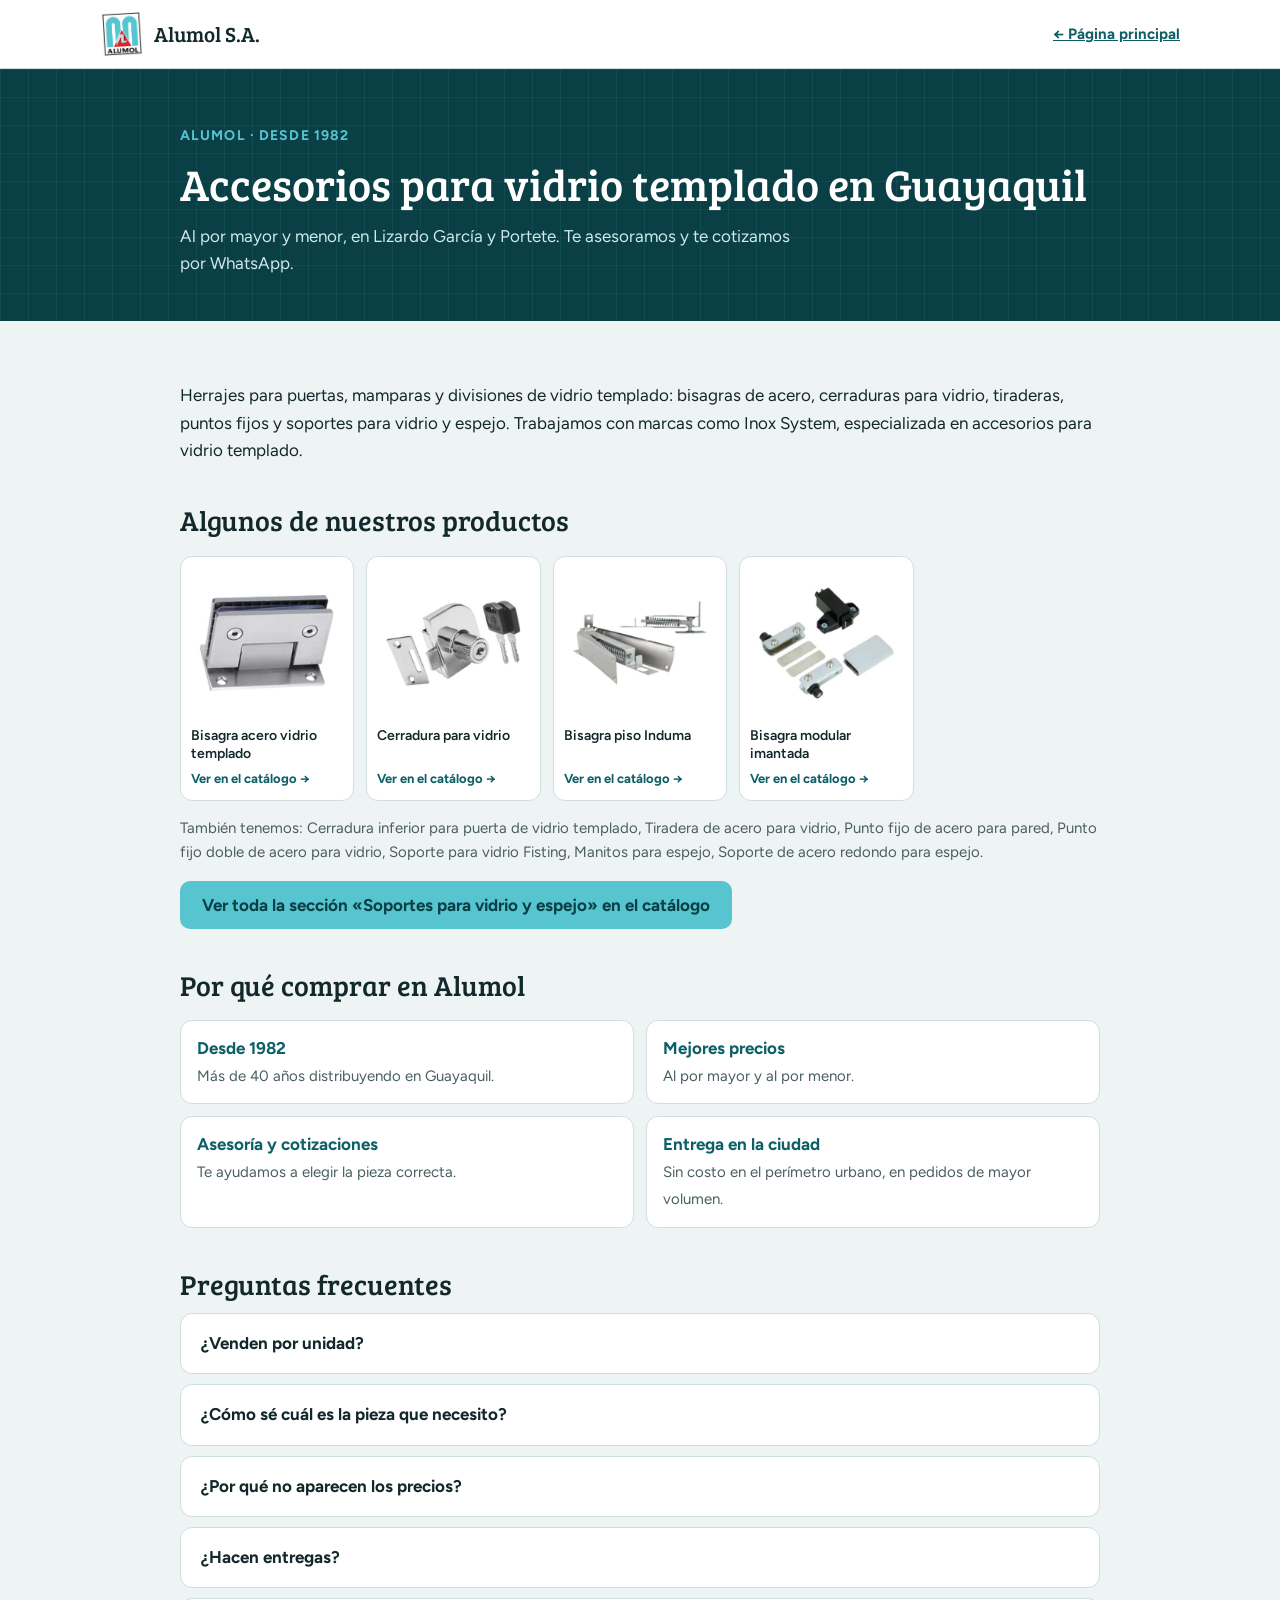
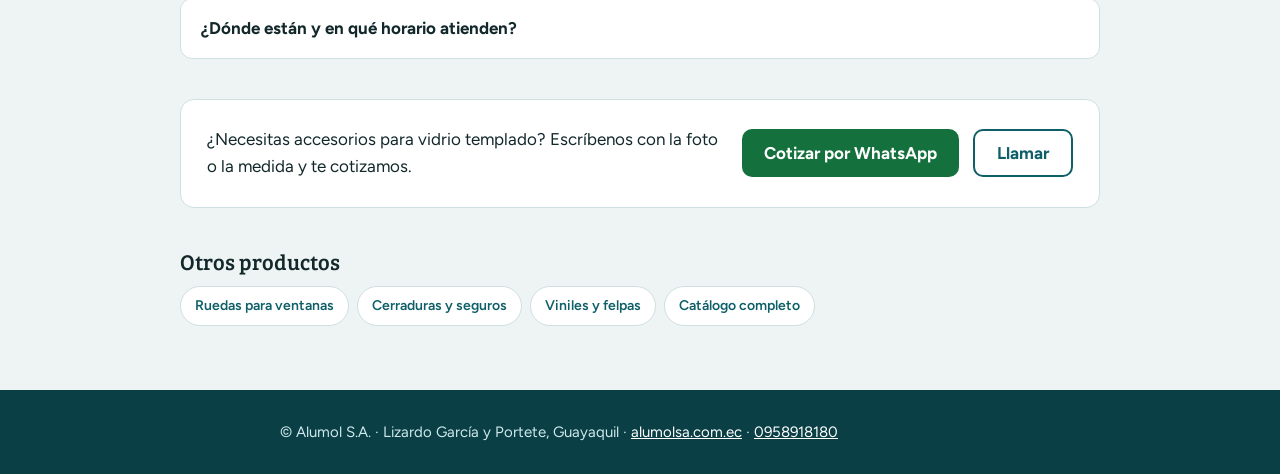
==== accesorios-vidrio-templado-guayaquil/index.html @ 4ab23f92 "Web: 4 páginas por producto para Google (ruedas, cerraduras, vidrio templado, viniles) enlazadas y e" ====
<!doctype html>
<html lang="es"><head><meta charset="utf-8"><meta name="viewport" content="width=device-width, initial-scale=1">
<title>Accesorios para vidrio templado en Guayaquil · Alumol S.A.</title>
<meta name="description" content="Bisagras, cerraduras, tiraderas y soportes para vidrio templado y espejos en Guayaquil. Trabajamos con marcas como Inox System. Al por mayor y menor. Cotiza por WhatsApp.">
<link rel="canonical" href="https://alumolsa.com.ec/accesorios-vidrio-templado-guayaquil/">
<meta property="og:type" content="website"><meta property="og:site_name" content="Alumol S.A."><meta property="og:title" content="Accesorios para vidrio templado en Guayaquil"><meta property="og:description" content="Bisagras, cerraduras, tiraderas y soportes para vidrio templado y espejos en Guayaquil. Trabajamos con marcas como Inox System. Al por mayor y menor. Cotiza por WhatsApp.">
<meta property="og:url" content="https://alumolsa.com.ec/accesorios-vidrio-templado-guayaquil/"><meta property="og:image" content="https://alumolsa.com.ec/compartir.jpg"><meta name="twitter:card" content="summary_large_image">
<link rel="icon" href="../catalogo/icono.png">
<link rel="preconnect" href="https://fonts.googleapis.com"><link rel="preconnect" href="https://fonts.gstatic.com" crossorigin>
<link href="https://fonts.googleapis.com/css2?family=Bree+Serif&family=Figtree:wght@400;600;700&display=swap" rel="stylesheet">
<link rel="stylesheet" href="../guias/guia.css">
<script type="application/ld+json">[{"@context": "https://schema.org", "@type": "FAQPage", "mainEntity": [{"@type": "Question", "name": "¿Venden por unidad?", "acceptedAnswer": {"@type": "Answer", "text": "Sí. Vendemos al por menor y al por mayor: desde una sola pieza para tu casa hasta pedidos grandes para talleres, negocios y constructoras."}}, {"@type": "Question", "name": "¿Cómo sé cuál es la pieza que necesito?", "acceptedAnswer": {"@type": "Answer", "text": "Lo más seguro es traer la pieza vieja al local o mandarnos una foto por WhatsApp. Te asesoramos para elegir la correcta."}}, {"@type": "Question", "name": "¿Por qué no aparecen los precios?", "acceptedAnswer": {"@type": "Answer", "text": "Los precios te los damos en la cotización, según lo que necesitas y la cantidad. Escríbenos por WhatsApp y te cotizamos."}}, {"@type": "Question", "name": "¿Hacen entregas?", "acceptedAnswer": {"@type": "Answer", "text": "Sí. Entrega sin costo dentro del perímetro urbano de Guayaquil, en pedidos de mayor volumen y según disponibilidad del camión. También puedes retirar en el local."}}, {"@type": "Question", "name": "¿Dónde están y en qué horario atienden?", "acceptedAnswer": {"@type": "Answer", "text": "En Lizardo García y Portete, Guayaquil. Lunes a viernes de 8:00 a 17:00; sábados y feriados de 8:00 a 14:00."}}]}, {"@context": "https://schema.org", "@type": "BreadcrumbList", "itemListElement": [{"@type": "ListItem", "position": 1, "name": "Alumol S.A.", "item": "https://alumolsa.com.ec/"}, {"@type": "ListItem", "position": 2, "name": "Accesorios para vidrio templado", "item": "https://alumolsa.com.ec/accesorios-vidrio-templado-guayaquil/"}]}]</script>
</head><body>
<header><div class="ancho"><a class="marca" href="../"><img src="../catalogo/logo.png" alt=""><b>Alumol S.A.</b></a><a class="volver" href="../">← Página principal</a></div></header>
<div class="cabeza"><div class="ancho ancho-prod"><small>Alumol · Desde 1982</small><h1>Accesorios para vidrio templado en Guayaquil</h1><p>Al por mayor y menor, en Lizardo García y Portete. Te asesoramos y te cotizamos por WhatsApp.</p></div></div>
<main><div class="ancho ancho-prod">
<p>Herrajes para puertas, mamparas y divisiones de vidrio templado: bisagras de acero, cerraduras para vidrio, tiraderas, puntos fijos y soportes para vidrio y espejo. Trabajamos con marcas como Inox System, especializada en accesorios para vidrio templado.</p>
<h2>Algunos de nuestros productos</h2>
<div class="prods"><a class="prod" href="../catalogo/?buscar=Bisagra%20acero%20vidrio%20templado"><img src="../catalogo/fotos/bisagra-acero-vidrio-templado.jpg" alt="Bisagra acero vidrio templado" loading="lazy"><span>Bisagra acero vidrio templado</span><small>Ver en el catálogo →</small></a><a class="prod" href="../catalogo/?buscar=Cerradura%20para%20vidrio"><img src="../catalogo/fotos/cerradura-para-vidrio.jpg" alt="Cerradura para vidrio" loading="lazy"><span>Cerradura para vidrio</span><small>Ver en el catálogo →</small></a><a class="prod" href="../catalogo/?buscar=Bisagra%20piso%20Induma"><img src="../catalogo/fotos/bisagra-piso-induma.jpg" alt="Bisagra piso Induma" loading="lazy"><span>Bisagra piso Induma</span><small>Ver en el catálogo →</small></a><a class="prod" href="../catalogo/?buscar=Bisagra%20modular%20imantada"><img src="../catalogo/fotos/bisagra-modular-imantada.jpg" alt="Bisagra modular imantada" loading="lazy"><span>Bisagra modular imantada</span><small>Ver en el catálogo →</small></a></div>
<p class="tambien">También tenemos: Cerradura inferior para puerta de vidrio templado, Tiradera de acero para vidrio, Punto fijo de acero para pared, Punto fijo doble de acero para vidrio, Soporte para vidrio Fisting, Manitos para espejo, Soporte de acero redondo para espejo.</p>
<p><a class="btn btn-cat" href="../catalogo/#soportes-para-vidrio-y-espejo">Ver toda la sección «Soportes para vidrio y espejo» en el catálogo</a></p>

<h2>Por qué comprar en Alumol</h2>
<ul class="ventajas"><li><b>Desde 1982</b><span>Más de 40 años distribuyendo en Guayaquil.</span></li><li><b>Mejores precios</b><span>Al por mayor y al por menor.</span></li><li><b>Asesoría y cotizaciones</b><span>Te ayudamos a elegir la pieza correcta.</span></li><li><b>Entrega en la ciudad</b><span>Sin costo en el perímetro urbano, en pedidos de mayor volumen.</span></li></ul>
<h2>Preguntas frecuentes</h2>
<div class="faq"><details><summary>¿Venden por unidad?</summary><p>Sí. Vendemos al por menor y al por mayor: desde una sola pieza para tu casa hasta pedidos grandes para talleres, negocios y constructoras.</p></details><details><summary>¿Cómo sé cuál es la pieza que necesito?</summary><p>Lo más seguro es traer la pieza vieja al local o mandarnos una foto por WhatsApp. Te asesoramos para elegir la correcta.</p></details><details><summary>¿Por qué no aparecen los precios?</summary><p>Los precios te los damos en la cotización, según lo que necesitas y la cantidad. Escríbenos por WhatsApp y te cotizamos.</p></details><details><summary>¿Hacen entregas?</summary><p>Sí. Entrega sin costo dentro del perímetro urbano de Guayaquil, en pedidos de mayor volumen y según disponibilidad del camión. También puedes retirar en el local.</p></details><details><summary>¿Dónde están y en qué horario atienden?</summary><p>En Lizardo García y Portete, Guayaquil. Lunes a viernes de 8:00 a 17:00; sábados y feriados de 8:00 a 14:00.</p></details></div>
<div class="cta"><p>¿Necesitas accesorios para vidrio templado? Escríbenos con la foto o la medida y te cotizamos.</p>
<a class="btn btn-wa" href="https://wa.me/593958918180?text=Hola%20Alumol%2C%20necesito%20accesorios%20para%20vidrio%20templado%3A%20" target="_blank" rel="noopener">Cotizar por WhatsApp</a><a class="btn btn-wa" href="tel:+593958918180" style="background:#fff;color:var(--profundo);border:2px solid var(--profundo)">Llamar</a></div>
<h2 style="font-size:22px">Otros productos</h2>
<div class="otras"><a href="../ruedas-para-ventanas-guayaquil/">Ruedas para ventanas</a><a href="../cerraduras-y-seguros-guayaquil/">Cerraduras y seguros</a><a href="../viniles-y-felpas-guayaquil/">Viniles y felpas</a><a href="../catalogo/">Catálogo completo</a></div>
</div></main>
<footer><div class="ancho">© Alumol S.A. · Lizardo García y Portete, Guayaquil · <a href="../">alumolsa.com.ec</a> · <a href="tel:+593958918180">0958918180</a></div></footer>
</body></html>
---- guias/guia.css ----
:root{--acento:#56C5D0;--profundo:#0E5F67;--noche:#0A3F45;--rojo:#C62828;--tinta:#12282B;--suave:#4A5E61;--aluminio:#EEF3F3;--linea:#CFDFE1;--whatsapp:#14703C}
*{box-sizing:border-box}
body{margin:0;font-family:Figtree,"Segoe UI",sans-serif;font-size:17px;line-height:1.6;color:var(--tinta);background:var(--aluminio)}
h1,h2,h3{font-family:"Bree Serif",Georgia,serif;font-weight:400;line-height:1.2;margin:0}
.ancho{max-width:760px;margin:0 auto;padding:0 20px}
header{background:#fff;border-bottom:1px solid var(--linea)}
header .ancho{max-width:1120px;display:flex;align-items:center;gap:12px;min-height:68px}
.marca{display:flex;align-items:center;gap:10px;text-decoration:none;color:var(--tinta)}
.marca img{width:44px;height:44px;object-fit:contain}.marca b{font-family:"Bree Serif",Georgia,serif;font-weight:400;font-size:21px}
.volver{margin-left:auto;color:var(--profundo);font-weight:700;font-size:15px}
.cabeza{background:var(--noche);color:#fff;padding:52px 0 44px;
  background-image:linear-gradient(rgba(86,197,208,.09) 1px,transparent 1px),linear-gradient(90deg,rgba(86,197,208,.09) 1px,transparent 1px);background-size:28px 28px}
.cabeza small{color:var(--acento);font-weight:700;letter-spacing:.08em;text-transform:uppercase;font-size:14px}
.cabeza h1{font-size:clamp(30px,4.6vw,44px);margin:10px 0 12px}.cabeza p{color:#CFE9EC;margin:0;max-width:56ch}
main{padding:44px 0 64px}
main h2{font-size:28px;margin:40px 0 12px}
main ol.pasos{list-style:none;counter-reset:p;padding:0;margin:0;display:grid;gap:14px}
main ol.pasos li{counter-increment:p;background:#fff;border:1px solid var(--linea);border-radius:14px;padding:20px 22px 20px 70px;position:relative}
main ol.pasos li::before{content:counter(p);position:absolute;left:20px;top:18px;width:34px;height:34px;border-radius:50%;background:var(--rojo);color:#fff;display:grid;place-items:center;font-family:"Bree Serif",Georgia,serif}
main ol.pasos b{display:block;font-size:18px;margin-bottom:2px}
main ul{padding-left:22px}main li{margin:4px 0}
.dibujo{background:#fff;border:1px solid var(--linea);border-radius:14px;padding:20px;margin:24px 0}
.dibujo svg{width:100%;height:auto;display:block}
.consejo{background:#E3F4F6;border-left:4px solid var(--acento);border-radius:8px;padding:16px 20px;margin:24px 0}
.cta{background:#fff;border:1px solid var(--linea);border-radius:14px;padding:26px;margin-top:40px;display:flex;flex-wrap:wrap;gap:14px;align-items:center}
.cta p{margin:0;flex:1 1 260px}
.btn{display:inline-flex;align-items:center;min-height:48px;padding:0 22px;border-radius:10px;font-weight:700;text-decoration:none;transition:transform .15s ease}
.btn:hover{transform:translateY(-2px)}.btn-wa{background:var(--whatsapp);color:#fff}.btn-cat{background:var(--acento);color:var(--noche)}
footer{background:var(--noche);color:#CFE9EC;padding:30px 0;font-size:15px}footer a{color:#fff}
@media (prefers-reduced-motion:reduce){.btn:hover{transform:none}}
/* Páginas de productos */
.prods{display:grid;grid-template-columns:repeat(auto-fill,minmax(150px,1fr));gap:12px;margin:18px 0 8px}
.prod{background:#fff;border:1px solid var(--linea);border-radius:12px;padding:10px;text-decoration:none;color:var(--tinta);display:flex;flex-direction:column;transition:transform .15s ease,box-shadow .15s ease}
.prod:hover{transform:translateY(-2px);box-shadow:0 8px 18px rgba(10,63,69,.10)}
.prod img{width:100%;aspect-ratio:1;object-fit:contain;display:block}
.prod span{font-size:14px;font-weight:600;line-height:1.3;margin-top:8px}
.prod small{color:var(--profundo);font-weight:700;font-size:13px;margin-top:auto;padding-top:6px}
.tambien{color:var(--suave);font-size:15px}
.faq details{background:#fff;border:1px solid var(--linea);border-radius:12px;margin-bottom:10px}
.faq summary{cursor:pointer;padding:16px 20px;font-weight:700;list-style:none}
.faq summary::-webkit-details-marker{display:none}
.faq details p{margin:0;padding:0 20px 16px;color:var(--suave)}
.ventajas{list-style:none;padding:0;display:grid;grid-template-columns:1fr 1fr;gap:12px}
.ventajas li{background:#fff;border:1px solid var(--linea);border-radius:12px;padding:14px 16px;margin:0}
.ventajas b{display:block;color:var(--profundo)}
.ventajas span{font-size:15px;color:var(--suave)}
@media (max-width:560px){.ventajas{grid-template-columns:1fr}}
.otras{display:flex;flex-wrap:wrap;gap:8px;margin-top:10px}
.otras a{background:#fff;border:1px solid var(--linea);border-radius:999px;padding:8px 14px;font-size:14px;font-weight:600;color:var(--profundo);text-decoration:none}
@media (min-width:900px){.ancho.ancho-prod{max-width:960px}}
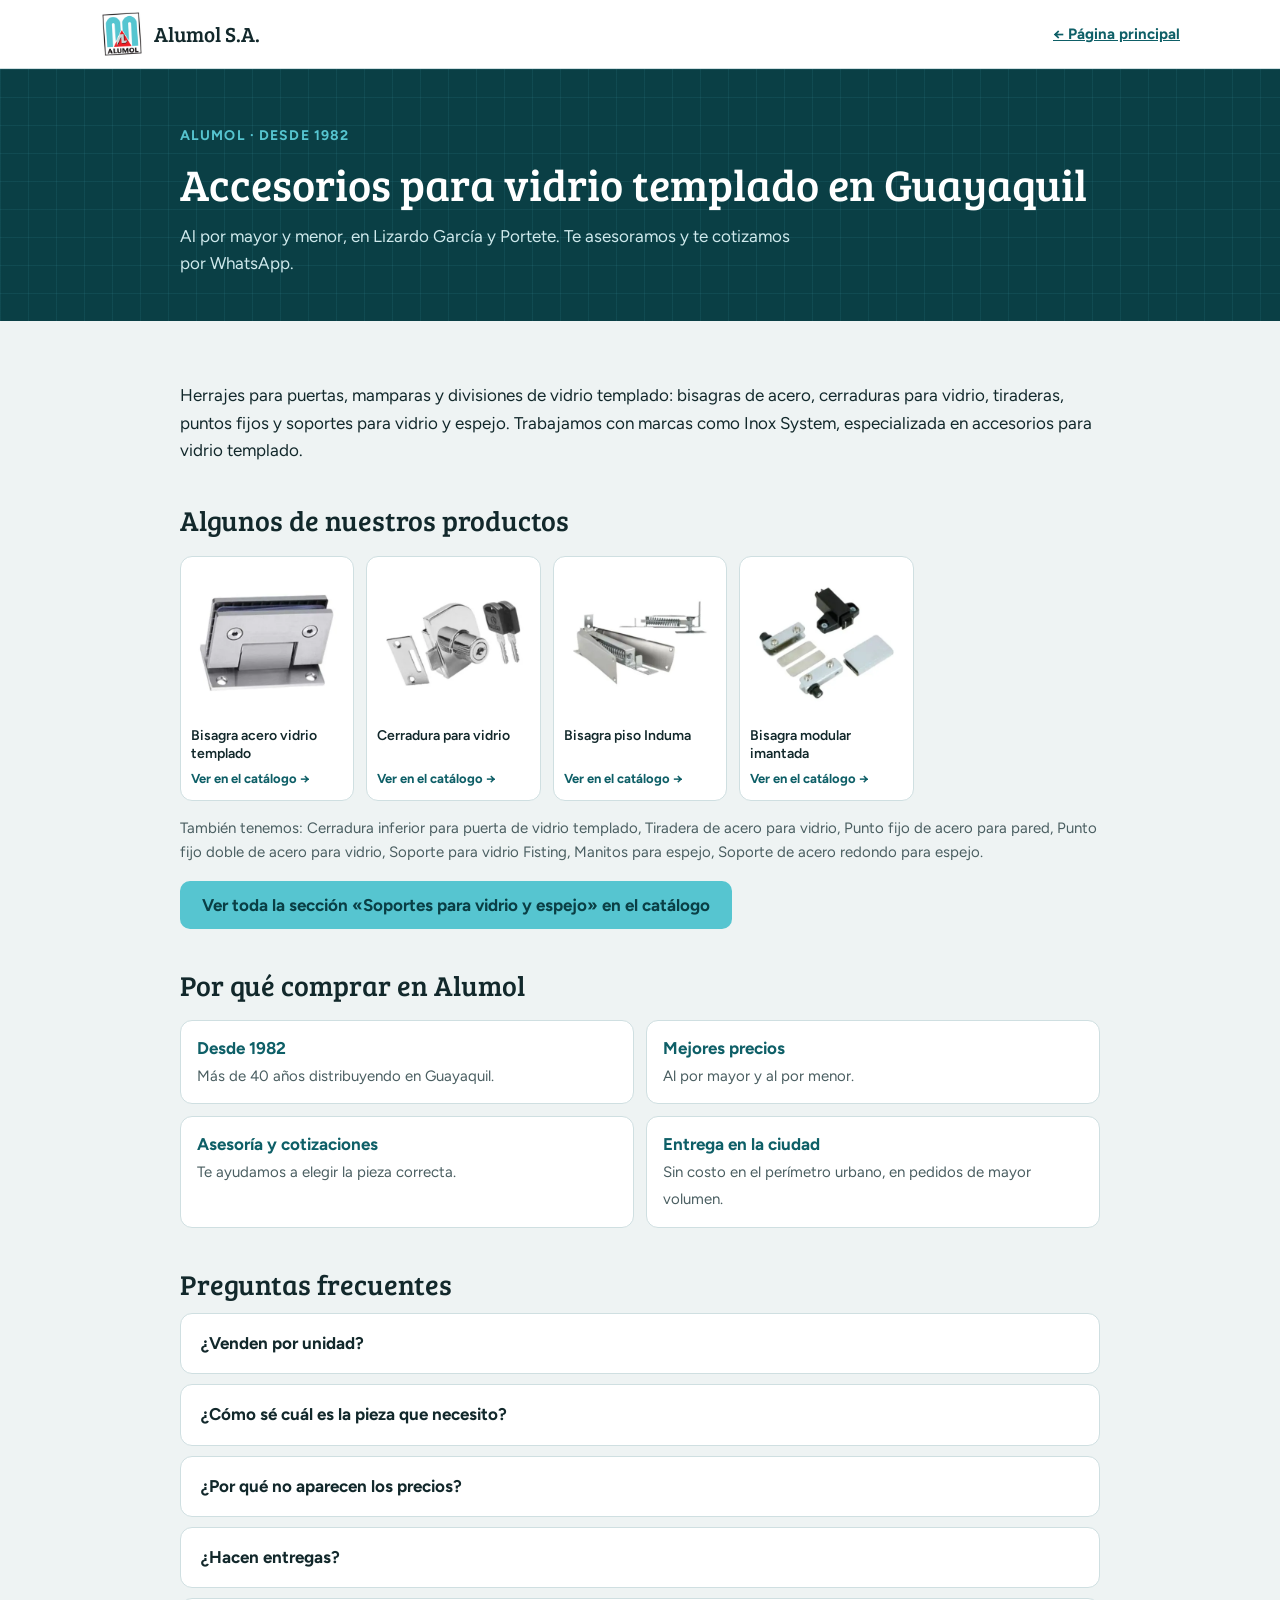
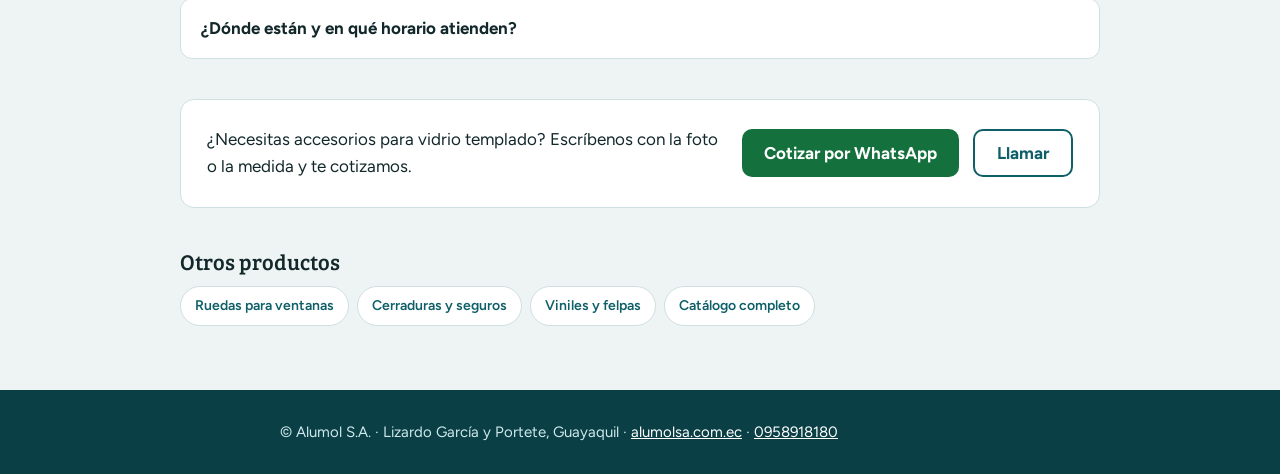
==== commit 3a87d2c8: "Fotos en WebP (47% más livianas), logo chico en cabeceras, página 404 propia Co-Authored-By: Claude " ====
--- a/accesorios-vidrio-templado-guayaquil/index.html
+++ b/accesorios-vidrio-templado-guayaquil/index.html
@@ -11,12 +11,12 @@
 <link rel="stylesheet" href="../guias/guia.css">
 <script type="application/ld+json">[{"@context": "https://schema.org", "@type": "FAQPage", "mainEntity": [{"@type": "Question", "name": "¿Venden por unidad?", "acceptedAnswer": {"@type": "Answer", "text": "Sí. Vendemos al por menor y al por mayor: desde una sola pieza para tu casa hasta pedidos grandes para talleres, negocios y constructoras."}}, {"@type": "Question", "name": "¿Cómo sé cuál es la pieza que necesito?", "acceptedAnswer": {"@type": "Answer", "text": "Lo más seguro es traer la pieza vieja al local o mandarnos una foto por WhatsApp. Te asesoramos para elegir la correcta."}}, {"@type": "Question", "name": "¿Por qué no aparecen los precios?", "acceptedAnswer": {"@type": "Answer", "text": "Los precios te los damos en la cotización, según lo que necesitas y la cantidad. Escríbenos por WhatsApp y te cotizamos."}}, {"@type": "Question", "name": "¿Hacen entregas?", "acceptedAnswer": {"@type": "Answer", "text": "Sí. Entrega sin costo dentro del perímetro urbano de Guayaquil, en pedidos de mayor volumen y según disponibilidad del camión. También puedes retirar en el local."}}, {"@type": "Question", "name": "¿Dónde están y en qué horario atienden?", "acceptedAnswer": {"@type": "Answer", "text": "En Lizardo García y Portete, Guayaquil. Lunes a viernes de 8:00 a 17:00; sábados y feriados de 8:00 a 14:00."}}]}, {"@context": "https://schema.org", "@type": "BreadcrumbList", "itemListElement": [{"@type": "ListItem", "position": 1, "name": "Alumol S.A.", "item": "https://alumolsa.com.ec/"}, {"@type": "ListItem", "position": 2, "name": "Accesorios para vidrio templado", "item": "https://alumolsa.com.ec/accesorios-vidrio-templado-guayaquil/"}]}]</script>
 </head><body>
-<header><div class="ancho"><a class="marca" href="../"><img src="../catalogo/logo.png" alt=""><b>Alumol S.A.</b></a><a class="volver" href="../">← Página principal</a></div></header>
+<header><div class="ancho"><a class="marca" href="../"><img src="../catalogo/logo-chico.png" alt=""><b>Alumol S.A.</b></a><a class="volver" href="../">← Página principal</a></div></header>
 <div class="cabeza"><div class="ancho ancho-prod"><small>Alumol · Desde 1982</small><h1>Accesorios para vidrio templado en Guayaquil</h1><p>Al por mayor y menor, en Lizardo García y Portete. Te asesoramos y te cotizamos por WhatsApp.</p></div></div>
 <main><div class="ancho ancho-prod">
 <p>Herrajes para puertas, mamparas y divisiones de vidrio templado: bisagras de acero, cerraduras para vidrio, tiraderas, puntos fijos y soportes para vidrio y espejo. Trabajamos con marcas como Inox System, especializada en accesorios para vidrio templado.</p>
 <h2>Algunos de nuestros productos</h2>
-<div class="prods"><a class="prod" href="../catalogo/?buscar=Bisagra%20acero%20vidrio%20templado"><img src="../catalogo/fotos/bisagra-acero-vidrio-templado.jpg" alt="Bisagra acero vidrio templado" loading="lazy"><span>Bisagra acero vidrio templado</span><small>Ver en el catálogo →</small></a><a class="prod" href="../catalogo/?buscar=Cerradura%20para%20vidrio"><img src="../catalogo/fotos/cerradura-para-vidrio.jpg" alt="Cerradura para vidrio" loading="lazy"><span>Cerradura para vidrio</span><small>Ver en el catálogo →</small></a><a class="prod" href="../catalogo/?buscar=Bisagra%20piso%20Induma"><img src="../catalogo/fotos/bisagra-piso-induma.jpg" alt="Bisagra piso Induma" loading="lazy"><span>Bisagra piso Induma</span><small>Ver en el catálogo →</small></a><a class="prod" href="../catalogo/?buscar=Bisagra%20modular%20imantada"><img src="../catalogo/fotos/bisagra-modular-imantada.jpg" alt="Bisagra modular imantada" loading="lazy"><span>Bisagra modular imantada</span><small>Ver en el catálogo →</small></a></div>
+<div class="prods"><a class="prod" href="../catalogo/?buscar=Bisagra%20acero%20vidrio%20templado"><img src="../catalogo/fotos/bisagra-acero-vidrio-templado.webp" alt="Bisagra acero vidrio templado" loading="lazy"><span>Bisagra acero vidrio templado</span><small>Ver en el catálogo →</small></a><a class="prod" href="../catalogo/?buscar=Cerradura%20para%20vidrio"><img src="../catalogo/fotos/cerradura-para-vidrio.webp" alt="Cerradura para vidrio" loading="lazy"><span>Cerradura para vidrio</span><small>Ver en el catálogo →</small></a><a class="prod" href="../catalogo/?buscar=Bisagra%20piso%20Induma"><img src="../catalogo/fotos/bisagra-piso-induma.webp" alt="Bisagra piso Induma" loading="lazy"><span>Bisagra piso Induma</span><small>Ver en el catálogo →</small></a><a class="prod" href="../catalogo/?buscar=Bisagra%20modular%20imantada"><img src="../catalogo/fotos/bisagra-modular-imantada.webp" alt="Bisagra modular imantada" loading="lazy"><span>Bisagra modular imantada</span><small>Ver en el catálogo →</small></a></div>
 <p class="tambien">También tenemos: Cerradura inferior para puerta de vidrio templado, Tiradera de acero para vidrio, Punto fijo de acero para pared, Punto fijo doble de acero para vidrio, Soporte para vidrio Fisting, Manitos para espejo, Soporte de acero redondo para espejo.</p>
 <p><a class="btn btn-cat" href="../catalogo/#soportes-para-vidrio-y-espejo">Ver toda la sección «Soportes para vidrio y espejo» en el catálogo</a></p>
 
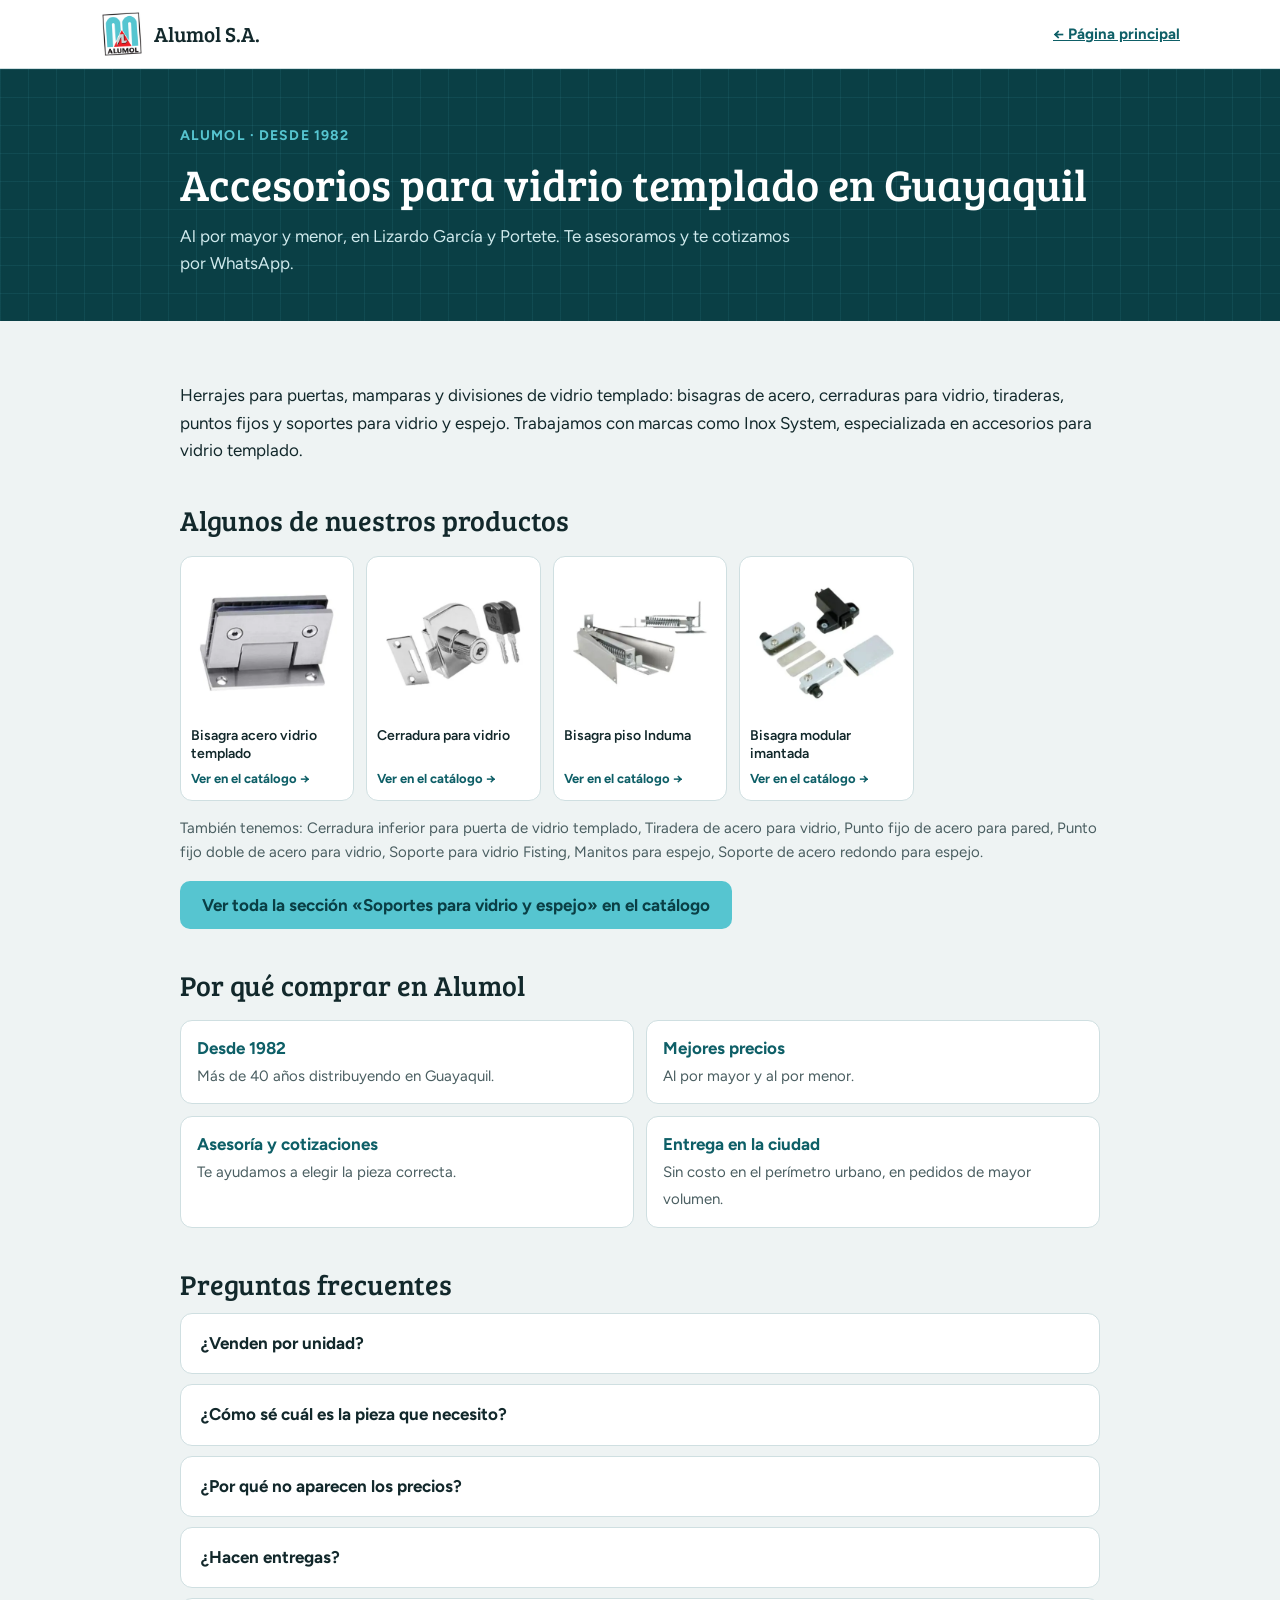
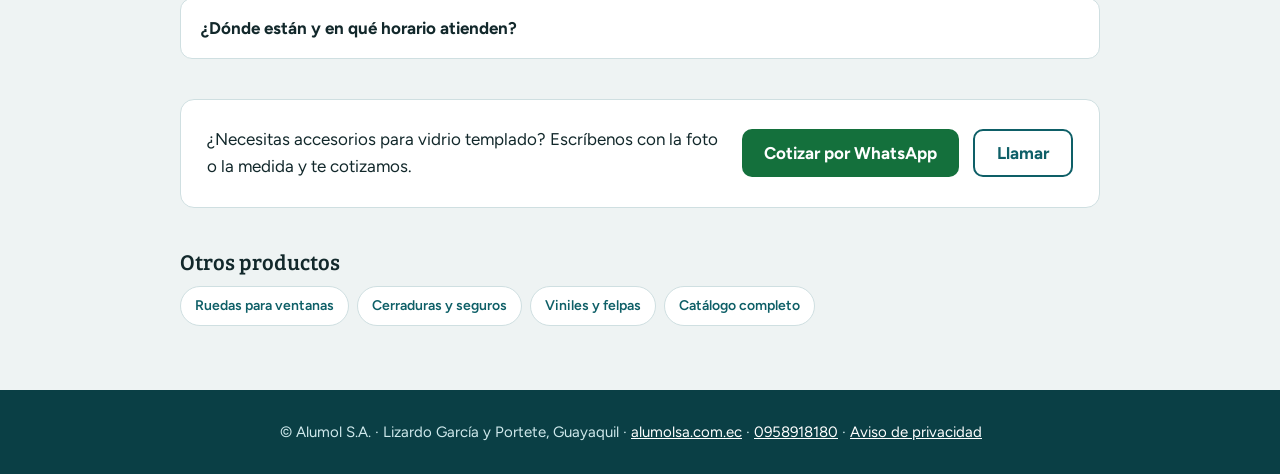
==== commit ffeb460b: "Catálogo: También te puede servir, Pega tu lista, Comparar productos; aviso de privacidad enlazado e" ====
--- a/accesorios-vidrio-templado-guayaquil/index.html
+++ b/accesorios-vidrio-templado-guayaquil/index.html
@@ -5,11 +5,15 @@
 <link rel="canonical" href="https://alumolsa.com.ec/accesorios-vidrio-templado-guayaquil/">
 <meta property="og:type" content="website"><meta property="og:site_name" content="Alumol S.A."><meta property="og:title" content="Accesorios para vidrio templado en Guayaquil"><meta property="og:description" content="Bisagras, cerraduras, tiraderas y soportes para vidrio templado y espejos en Guayaquil. Trabajamos con marcas como Inox System. Al por mayor y menor. Cotiza por WhatsApp.">
 <meta property="og:url" content="https://alumolsa.com.ec/accesorios-vidrio-templado-guayaquil/"><meta property="og:image" content="https://alumolsa.com.ec/compartir.jpg"><meta name="twitter:card" content="summary_large_image">
-<link rel="icon" href="../catalogo/icono.png">
+<link rel="icon" href="/favicon.ico" sizes="48x48">
+<link rel="icon" type="image/png" sizes="96x96" href="/favicon-96.png">
+<link rel="icon" type="image/png" sizes="192x192" href="/favicon-192.png">
+<link rel="apple-touch-icon" href="/apple-touch-icon.png">
 <link rel="preconnect" href="https://fonts.googleapis.com"><link rel="preconnect" href="https://fonts.gstatic.com" crossorigin>
 <link href="https://fonts.googleapis.com/css2?family=Bree+Serif&family=Figtree:wght@400;600;700&display=swap" rel="stylesheet">
 <link rel="stylesheet" href="../guias/guia.css">
 <script type="application/ld+json">[{"@context": "https://schema.org", "@type": "FAQPage", "mainEntity": [{"@type": "Question", "name": "¿Venden por unidad?", "acceptedAnswer": {"@type": "Answer", "text": "Sí. Vendemos al por menor y al por mayor: desde una sola pieza para tu casa hasta pedidos grandes para talleres, negocios y constructoras."}}, {"@type": "Question", "name": "¿Cómo sé cuál es la pieza que necesito?", "acceptedAnswer": {"@type": "Answer", "text": "Lo más seguro es traer la pieza vieja al local o mandarnos una foto por WhatsApp. Te asesoramos para elegir la correcta."}}, {"@type": "Question", "name": "¿Por qué no aparecen los precios?", "acceptedAnswer": {"@type": "Answer", "text": "Los precios te los damos en la cotización, según lo que necesitas y la cantidad. Escríbenos por WhatsApp y te cotizamos."}}, {"@type": "Question", "name": "¿Hacen entregas?", "acceptedAnswer": {"@type": "Answer", "text": "Sí. Entrega sin costo dentro del perímetro urbano de Guayaquil, en pedidos de mayor volumen y según disponibilidad del camión. También puedes retirar en el local."}}, {"@type": "Question", "name": "¿Dónde están y en qué horario atienden?", "acceptedAnswer": {"@type": "Answer", "text": "En Lizardo García y Portete, Guayaquil. Lunes a viernes de 8:00 a 17:00; sábados y feriados de 8:00 a 14:00."}}]}, {"@context": "https://schema.org", "@type": "BreadcrumbList", "itemListElement": [{"@type": "ListItem", "position": 1, "name": "Alumol S.A.", "item": "https://alumolsa.com.ec/"}, {"@type": "ListItem", "position": 2, "name": "Accesorios para vidrio templado", "item": "https://alumolsa.com.ec/accesorios-vidrio-templado-guayaquil/"}]}]</script>
+<script src="/avisos.js" data-base="/" defer></script>
 </head><body>
 <header><div class="ancho"><a class="marca" href="../"><img src="../catalogo/logo-chico.png" alt=""><b>Alumol S.A.</b></a><a class="volver" href="../">← Página principal</a></div></header>
 <div class="cabeza"><div class="ancho ancho-prod"><small>Alumol · Desde 1982</small><h1>Accesorios para vidrio templado en Guayaquil</h1><p>Al por mayor y menor, en Lizardo García y Portete. Te asesoramos y te cotizamos por WhatsApp.</p></div></div>
@@ -29,5 +33,6 @@
 <h2 style="font-size:22px">Otros productos</h2>
 <div class="otras"><a href="../ruedas-para-ventanas-guayaquil/">Ruedas para ventanas</a><a href="../cerraduras-y-seguros-guayaquil/">Cerraduras y seguros</a><a href="../viniles-y-felpas-guayaquil/">Viniles y felpas</a><a href="../catalogo/">Catálogo completo</a></div>
 </div></main>
-<footer><div class="ancho">© Alumol S.A. · Lizardo García y Portete, Guayaquil · <a href="../">alumolsa.com.ec</a> · <a href="tel:+593958918180">0958918180</a></div></footer>
+<footer><div class="ancho">© Alumol S.A. · Lizardo García y Portete, Guayaquil · <a href="../">alumolsa.com.ec</a> · <a href="tel:+593958918180">0958918180</a> · <a href="/privacidad/">Aviso de privacidad</a></div></footer>
+<!-- Cloudflare Web Analytics --><script type='module' src='https://static.cloudflareinsights.com/beacon.min.js' data-cf-beacon='{"token": "2e8149496311406bac168cc553674cb3"}'></script><!-- End Cloudflare Web Analytics -->
 </body></html>
